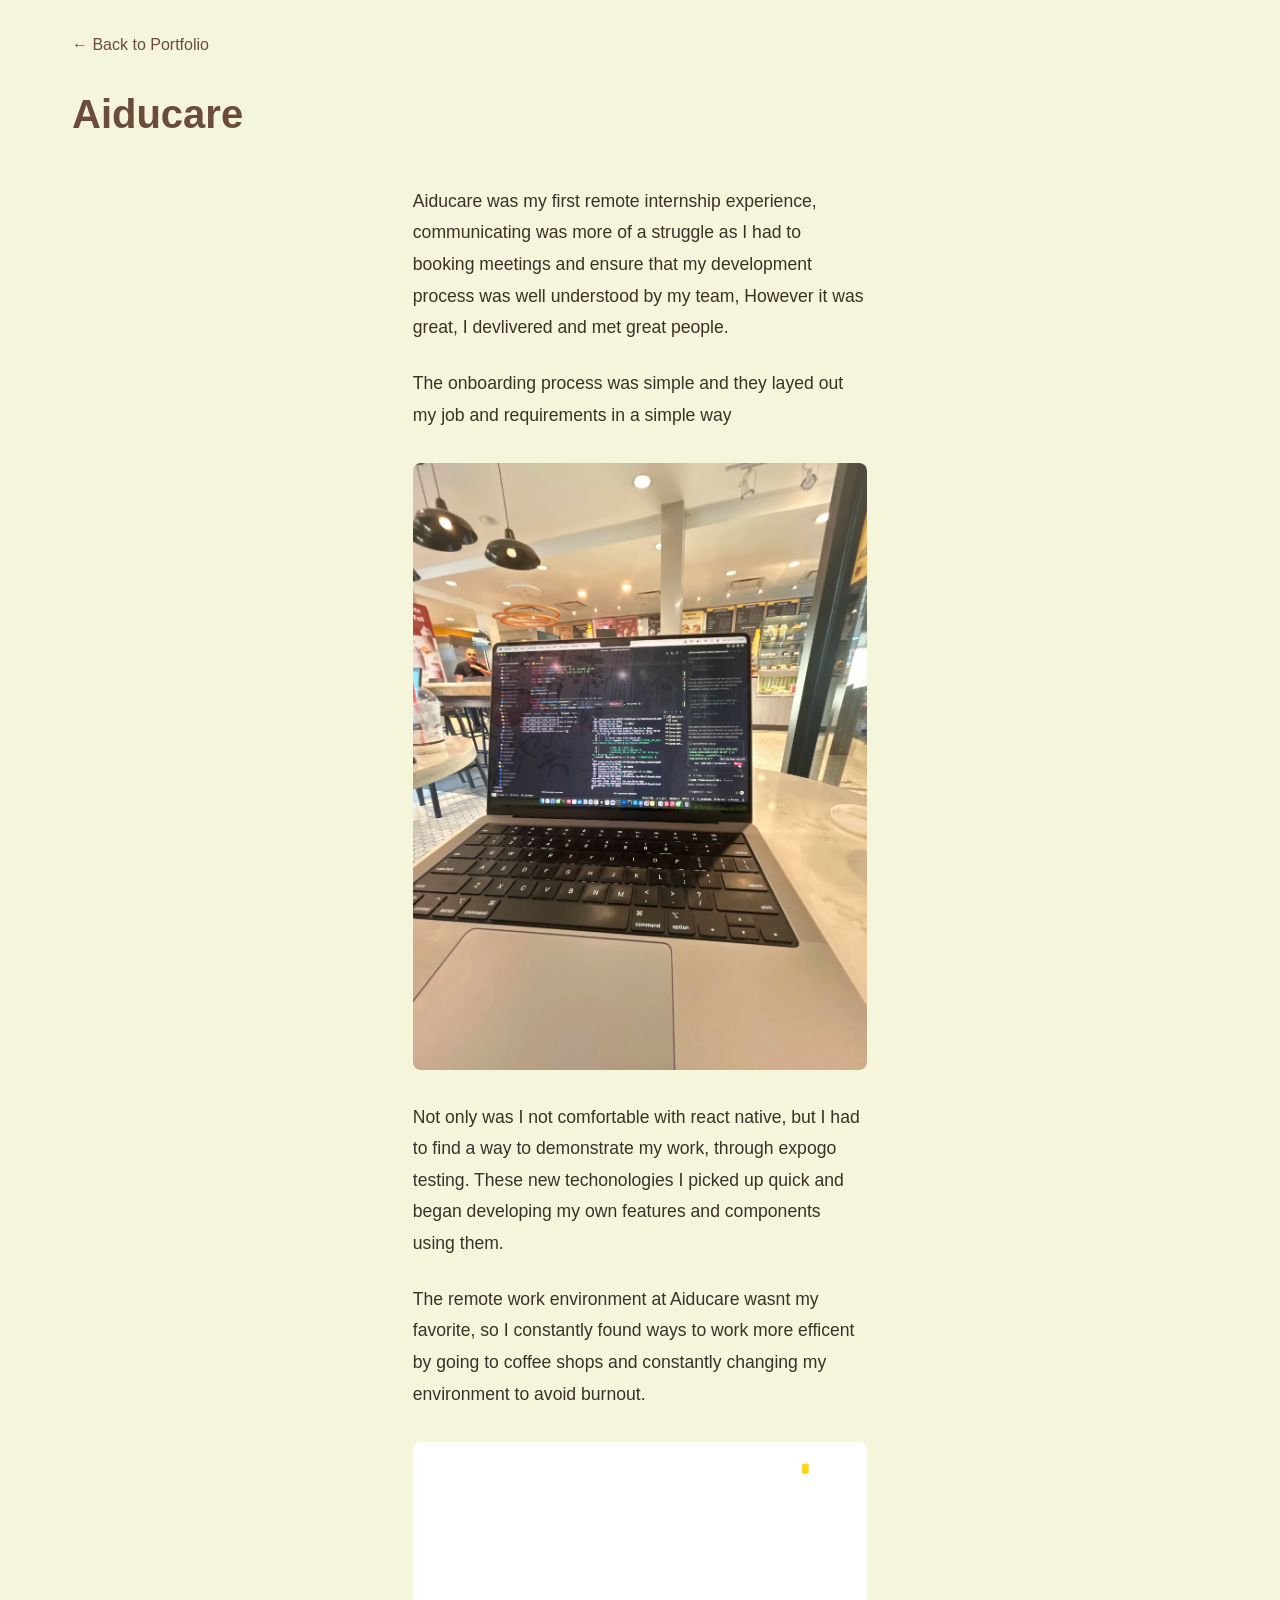
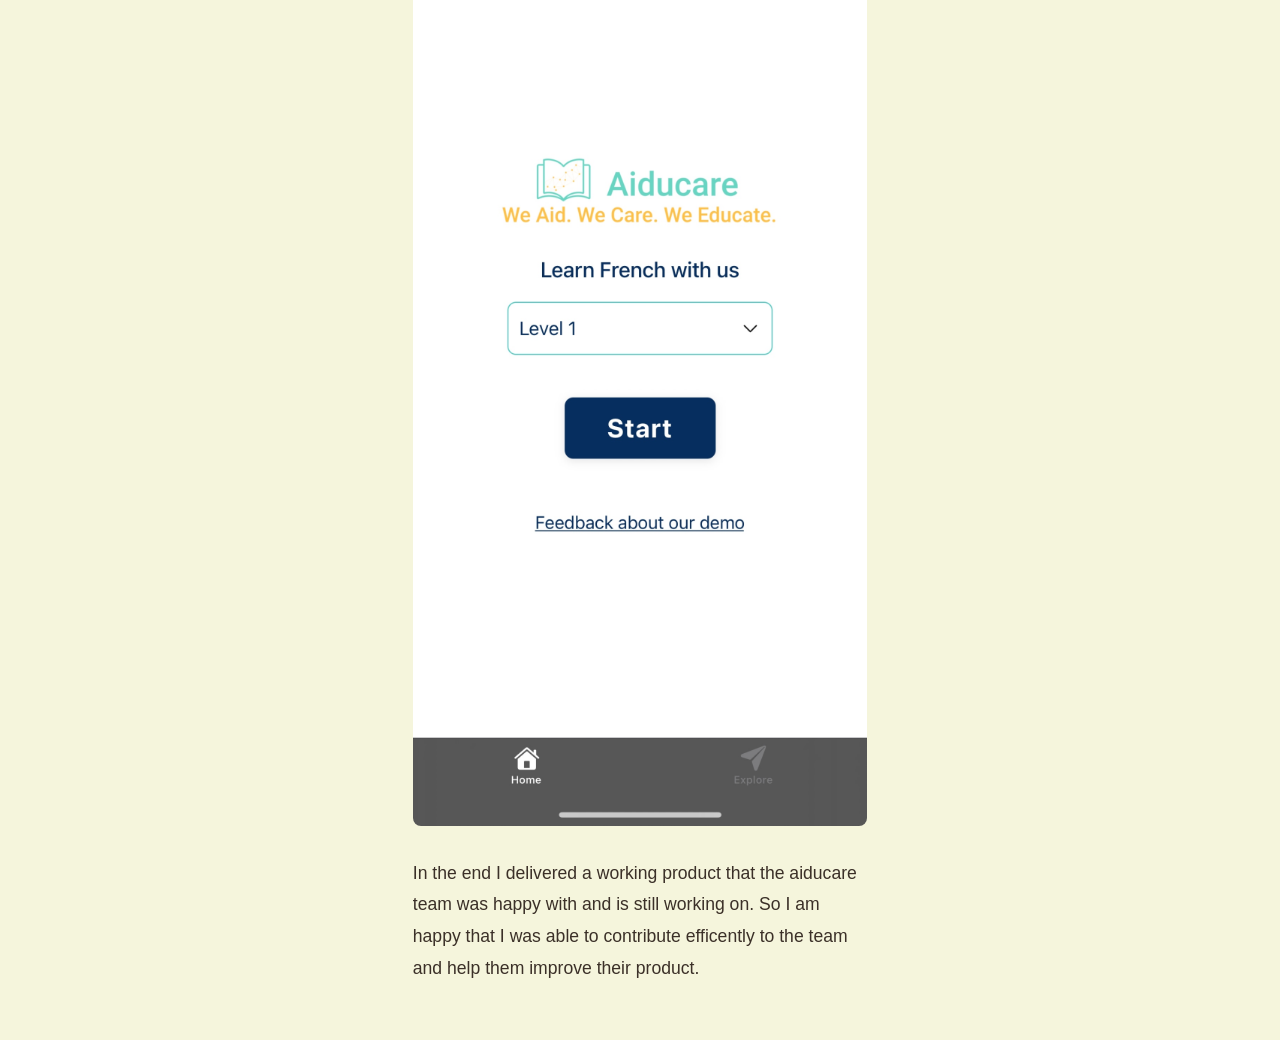
==== aiducare-blog.html @ 264d5031 "blog" ====
<!DOCTYPE html>
<html lang="en">
<head>
    <meta charset="UTF-8">
    <meta name="viewport" content="width=device-width, initial-scale=1.0">
    <title>Aiducare - Youseph's Portfolio</title>
    <style>
        :root {
            --bg-color: #f5f5dc;
            --accent-color: #6b4c3b;
            --text-color: #3b3028;
        }
        
        * {
            margin: 0;
            padding: 0;
            box-sizing: border-box;
        }
        
        body {
            font-family: 'Segoe UI', Tahoma, Geneva, Verdana, sans-serif;
            background-color: var(--bg-color);
            color: var(--text-color);
            line-height: 1.6;
        }
        
        .container {
            max-width: 1200px;
            margin: 0 auto;
            padding: 2rem;
            position: relative;
        }
        
        .back-link {
            display: inline-block;
            margin-bottom: 2rem;
            color: var(--accent-color);
            text-decoration: none;
            font-weight: 500;
            transition: color 0.3s ease;
        }
        
        .back-link:hover {
            color: #5a4030;
        }
        
        h1 {
            color: var(--accent-color);
            font-size: 2.5rem;
            margin-bottom: 3rem;
            line-height: 1.2;
        }
        
        .content {
            font-size: 1.1rem;
            line-height: 1.8;
        }
        
        .video-container {
            display: flex;
            justify-content: center;
            margin: 2rem 0;
        }
        
        video {
            border-radius: 8px;
            max-width: 100%;
            height: auto;
            filter: brightness(0.7);
            animation-duration: 2s;
        }
        
        video::-webkit-media-controls {
            display: none !important;
        }
        
        video::-webkit-media-controls-panel {
            display: none !important;
        }
        
        .content p {
            margin-bottom: 1.5rem;
            width: 40%;
            margin-left: auto;
            margin-right: auto;
            text-align: left;
        }
        
        .content img {
            max-width: 100%;
            height: auto;
            border-radius: 8px;
        }
        
        @media (max-width: 768px) {
            .container {
                padding: 1rem;
            }
            
            h1 {
                font-size: 2rem;
            }
        }
    </style>
</head>
<body>
    <div class="container">
        <a href="index.html" class="back-link">← Back to Portfolio</a>
        
        <h1>Aiducare</h1>
        
        <div class="content">
            <p>Aiducare was my first remote internship experience, communicating was more of a struggle as I had to booking meetings and ensure that my development process was well understood by my team, However it was great, I devlivered and met great people.</p>
            
            
            <p>The onboarding process was simple and they layed out my job and requirements in a simple way</p>
            
            <div class="video-container">
                <img src="aiducare1.webp" width="40%" style="border-radius: 8px;">
            </div>
            
            <p>Not only was I not comfortable with react native, but I had to find a way to demonstrate my work, through expogo testing. These new techonologies I picked up quick and began developing my own features and components using them.</p>
            
            <p>The remote work environment at Aiducare wasnt my favorite, so I constantly found ways to work more efficent by going to coffee shops and constantly changing my environment to avoid burnout.</p>
            
            <div class="video-container">
                <img src="aiducare01.webp" width="40%" style="border-radius: 8px;">
            </div>
 
            <p>In the end I delivered a working product that the aiducare team was happy with and is still working on. So I am happy that I was able to contribute efficently to the team and help them improve their product.</p>
        </div>
    </div>
    
    
</body>
</html>
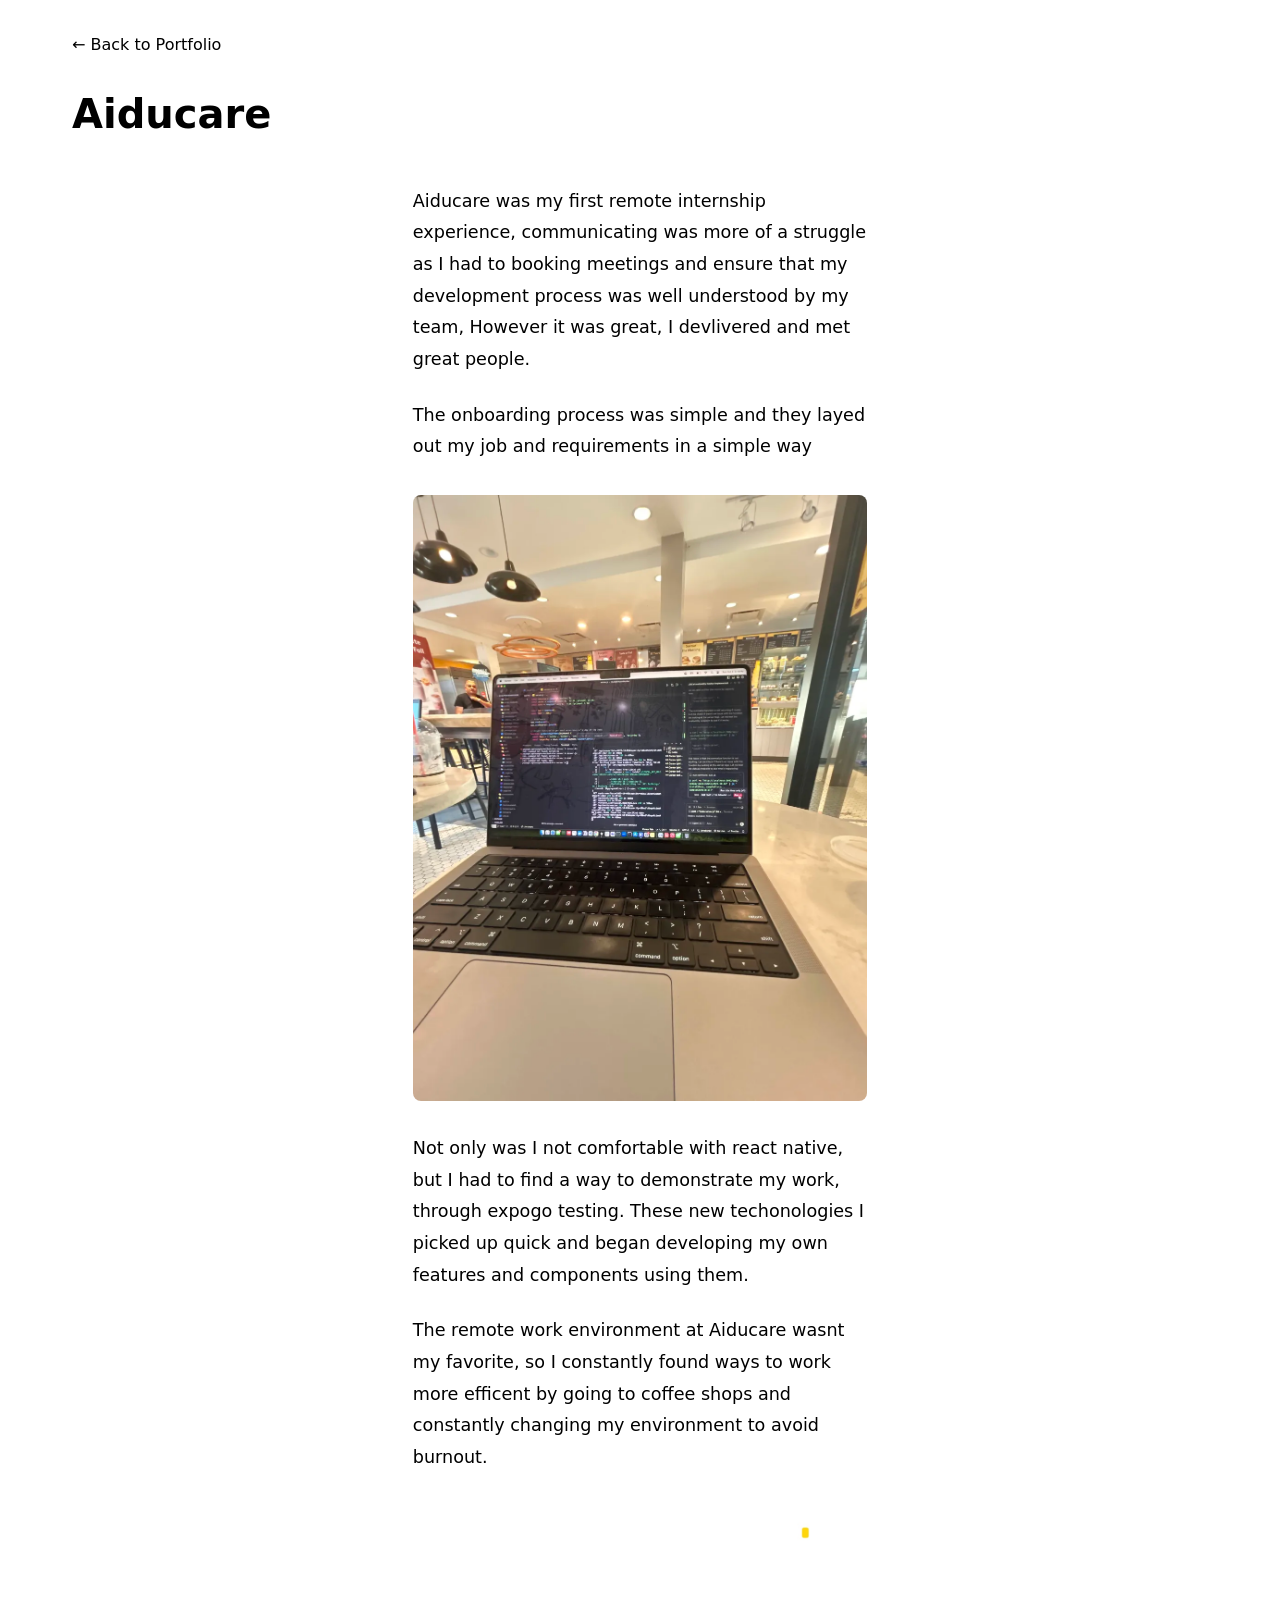
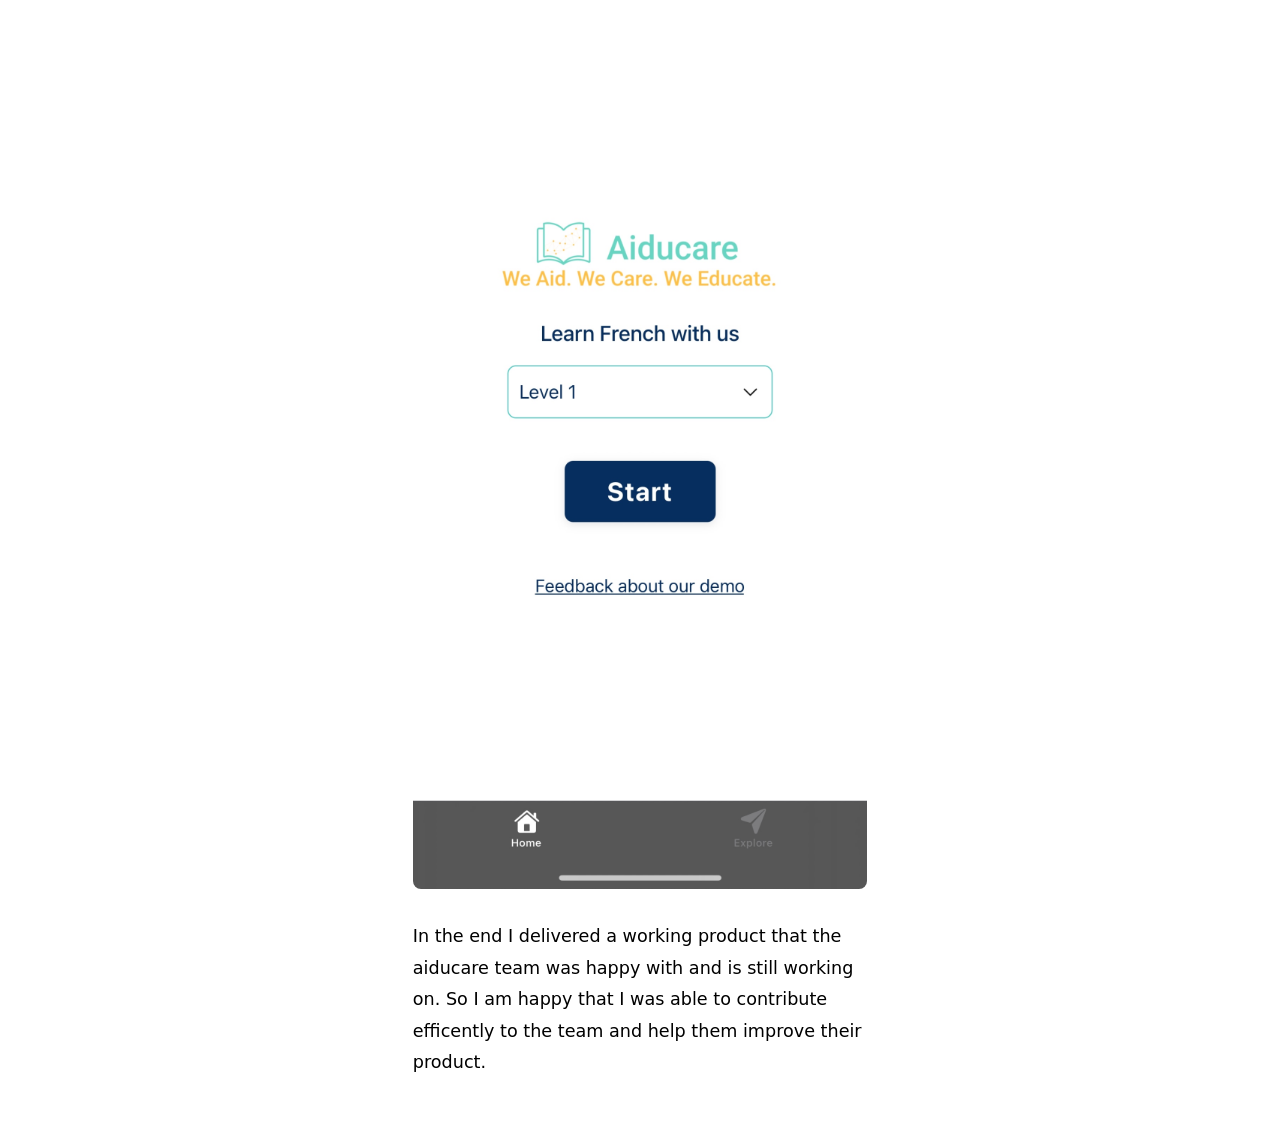
==== commit b752b988: "color theme changed" ====
--- a/aiducare-blog.html
+++ b/aiducare-blog.html
@@ -6,9 +6,9 @@
     <title>Aiducare - Youseph's Portfolio</title>
     <style>
         :root {
-            --bg-color: #f5f5dc;
-            --accent-color: #6b4c3b;
-            --text-color: #3b3028;
+            --bg-color: #ffffff;
+            --accent-color: #000000;
+            --text-color: #000000;
         }
         
         * {
@@ -18,7 +18,7 @@
         }
         
         body {
-            font-family: 'Segoe UI', Tahoma, Geneva, Verdana, sans-serif;
+            font-family: -apple-system, BlinkMacSystemFont, 'SF Pro Display', 'SF Pro Text', 'SF Pro', system-ui, sans-serif;
             background-color: var(--bg-color);
             color: var(--text-color);
             line-height: 1.6;
@@ -41,7 +41,7 @@
         }
         
         .back-link:hover {
-            color: #5a4030;
+            color: #333333;
         }
         
         h1 {
@@ -100,6 +100,15 @@
             h1 {
                 font-size: 2rem;
             }
+            .content p {
+                width: 100%;
+                padding: 0 1rem;
+            }
+            .video-container img,
+            .video-container video {
+                width: 100% !important;
+                max-width: 100%;
+            }
         }
     </style>
 </head>
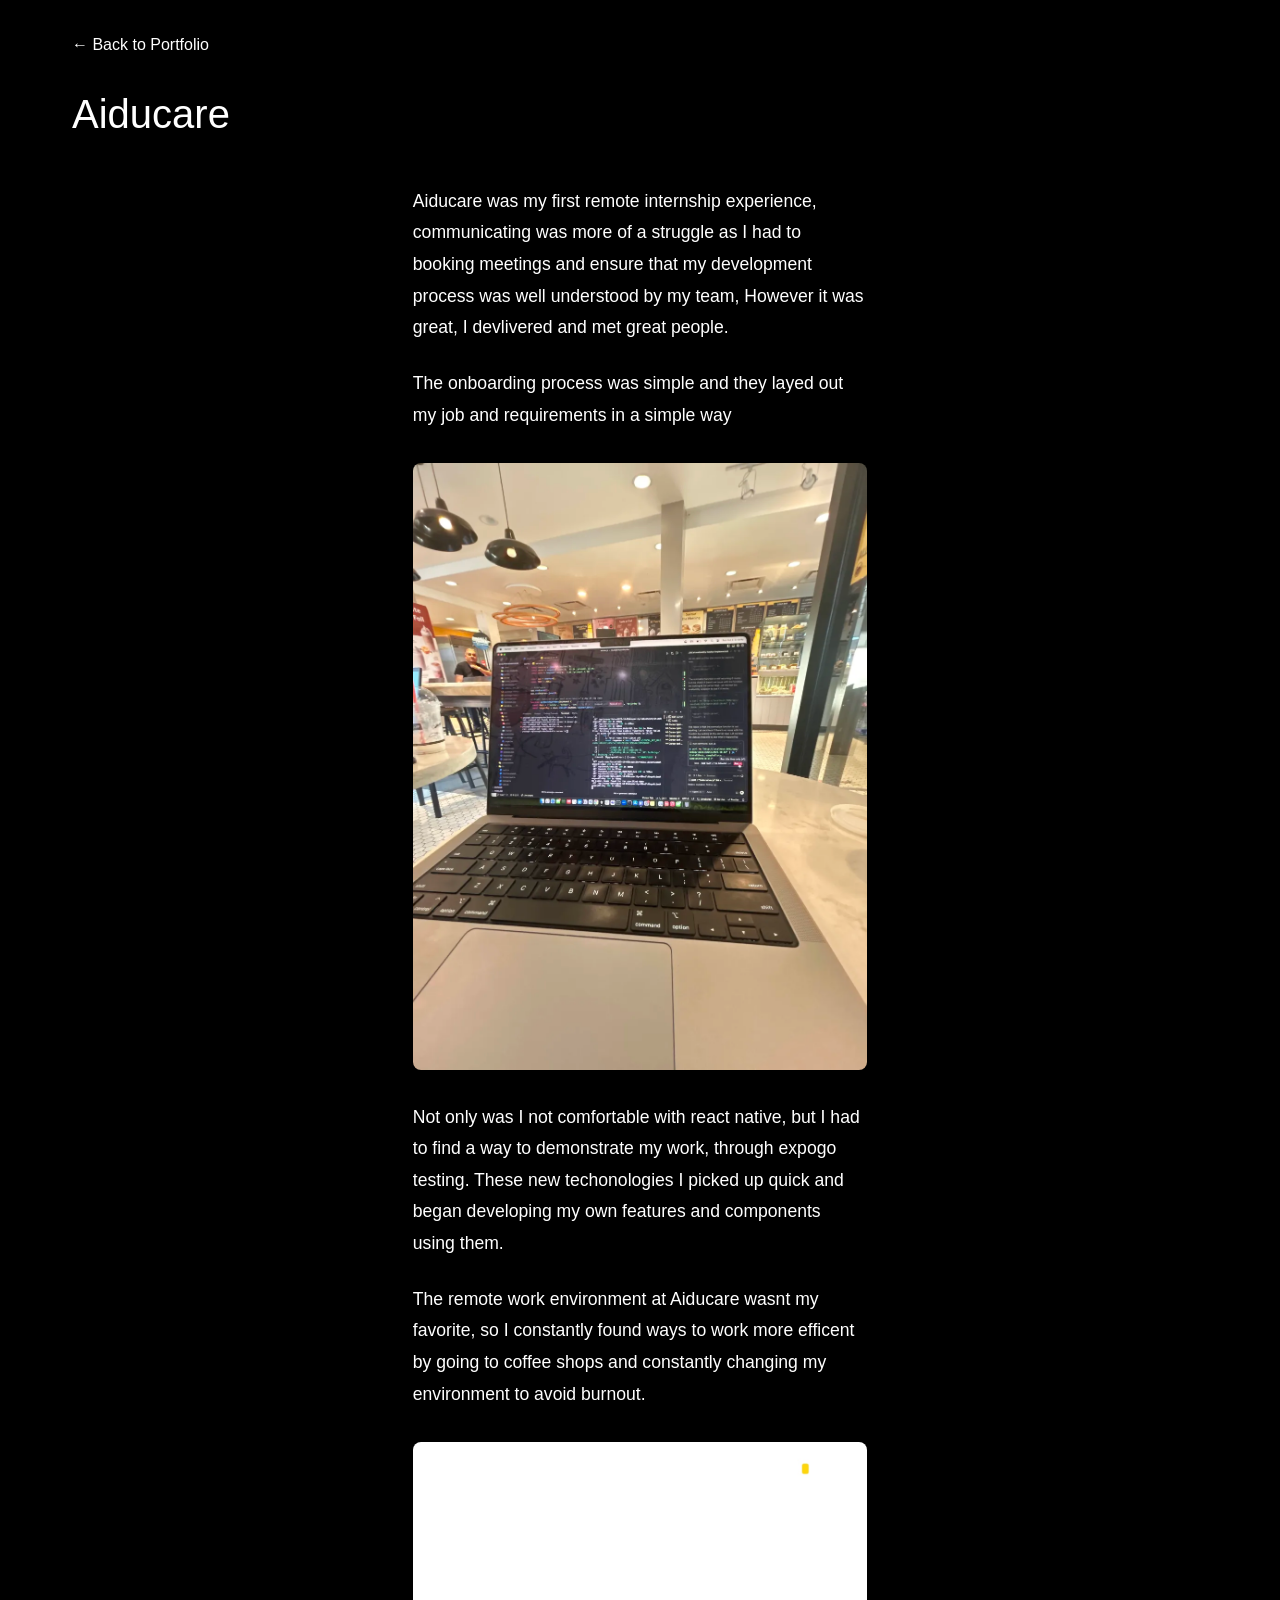
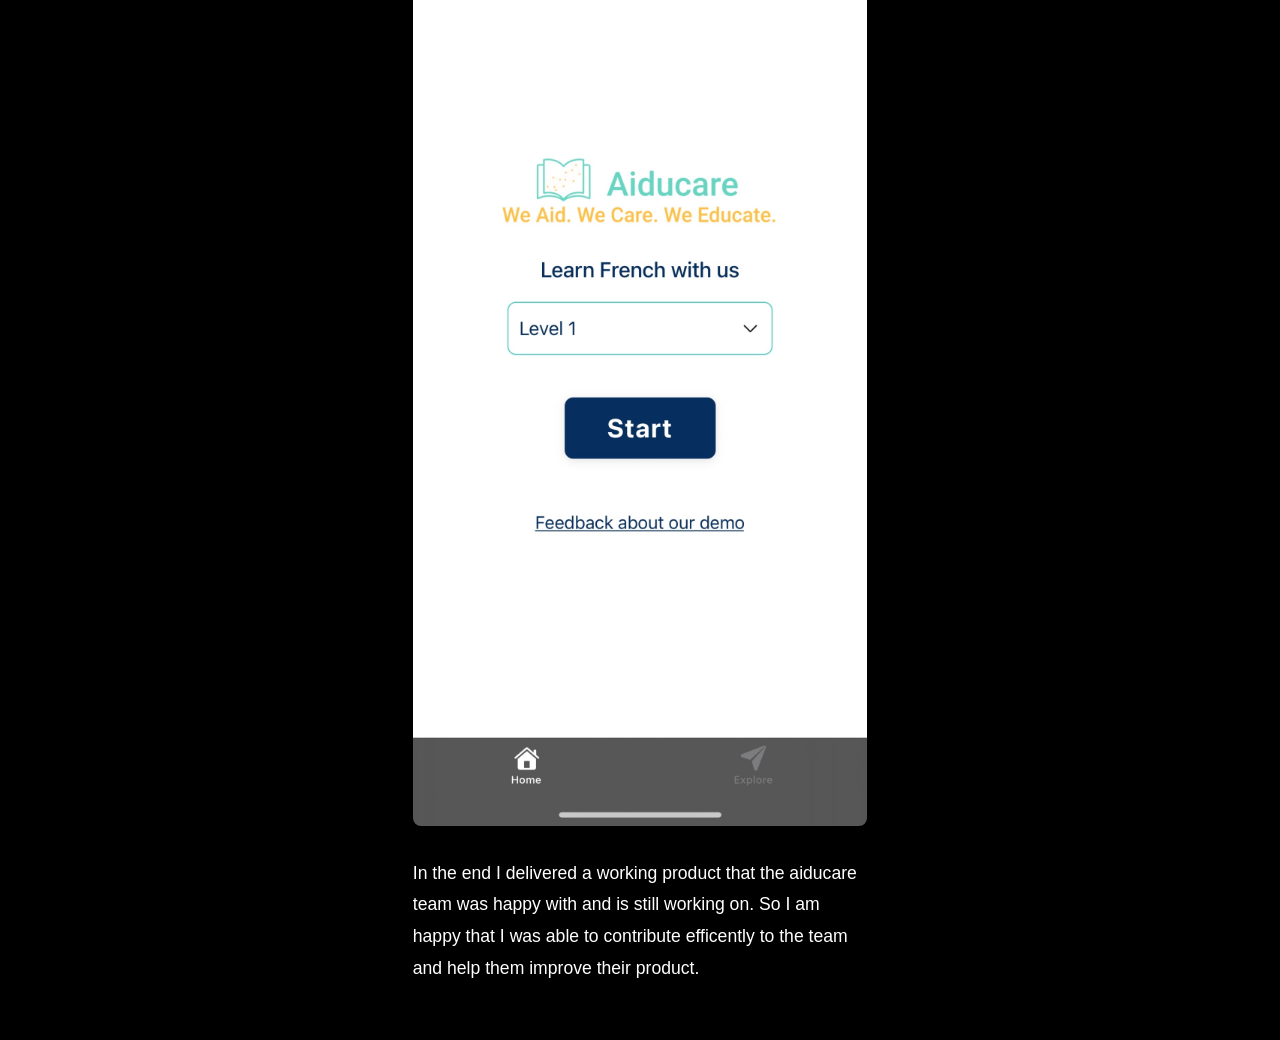
==== commit fbaf84e6: "changed theme" ====
--- a/aiducare-blog.html
+++ b/aiducare-blog.html
@@ -6,9 +6,9 @@
     <title>Aiducare - Youseph's Portfolio</title>
     <style>
         :root {
-            --bg-color: #ffffff;
-            --accent-color: #000000;
-            --text-color: #000000;
+            --bg-color: #000000;
+            --accent-color: #ffffff;
+            --text-color: #ffffff;
         }
         
         * {
@@ -18,7 +18,8 @@
         }
         
         body {
-            font-family: -apple-system, BlinkMacSystemFont, 'SF Pro Display', 'SF Pro Text', 'SF Pro', system-ui, sans-serif;
+            font-family: 'Helvetica Neue', Helvetica, Arial, sans-serif;
+            font-weight: 300;
             background-color: var(--bg-color);
             color: var(--text-color);
             line-height: 1.6;
@@ -36,12 +37,12 @@
             margin-bottom: 2rem;
             color: var(--accent-color);
             text-decoration: none;
-            font-weight: 500;
+            font-weight: 300;
             transition: color 0.3s ease;
         }
         
         .back-link:hover {
-            color: #333333;
+            color: #cccccc;
         }
         
         h1 {
@@ -49,6 +50,7 @@
             font-size: 2.5rem;
             margin-bottom: 3rem;
             line-height: 1.2;
+            font-weight: 300;
         }
         
         .content {
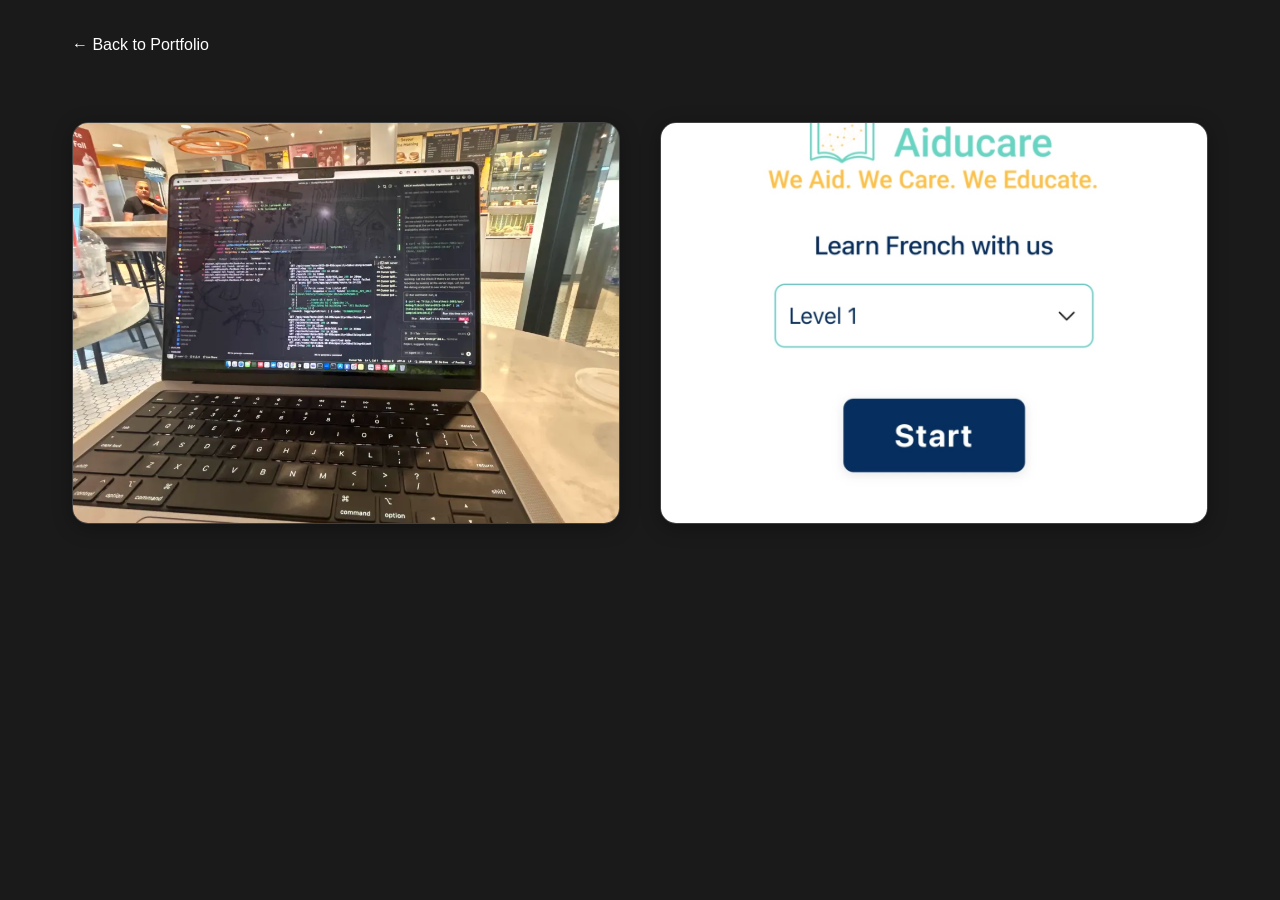
==== commit 461aff12: "Removed blogs now just images and gallery" ====
--- a/aiducare-blog.html
+++ b/aiducare-blog.html
@@ -3,10 +3,10 @@
 <head>
     <meta charset="UTF-8">
     <meta name="viewport" content="width=device-width, initial-scale=1.0">
-    <title>Aiducare - Youseph's Portfolio</title>
+    <title>Aiducare Gallery - Youseph's Portfolio</title>
     <style>
         :root {
-            --bg-color: #000000;
+            --bg-color: #1a1a1a;
             --accent-color: #ffffff;
             --text-color: #ffffff;
         }
@@ -29,7 +29,6 @@
             max-width: 1200px;
             margin: 0 auto;
             padding: 2rem;
-            position: relative;
         }
         
         .back-link {
@@ -45,53 +44,48 @@
             color: #cccccc;
         }
         
-        h1 {
-            color: var(--accent-color);
-            font-size: 2.5rem;
-            margin-bottom: 3rem;
-            line-height: 1.2;
-            font-weight: 300;
+        .gallery-grid {
+            display: grid;
+            grid-template-columns: repeat(auto-fit, minmax(400px, 1fr));
+            gap: 2.5rem;
+            margin-top: 2rem;
         }
         
-        .content {
-            font-size: 1.1rem;
-            line-height: 1.8;
+        .gallery-item {
+            background: #2a2a2a;
+            border-radius: 16px;
+            overflow: hidden;
+            box-shadow: 0 4px 20px rgba(0,0,0,0.3);
+            transition: transform 0.3s ease, box-shadow 0.3s ease;
+            border: 1px solid #404040;
+            cursor: pointer;
         }
         
-        .video-container {
-            display: flex;
-            justify-content: center;
-            margin: 2rem 0;
+        .gallery-item:hover {
+            transform: translateY(-8px);
+            box-shadow: 0 12px 40px rgba(0,0,0,0.6);
         }
         
-        video {
-            border-radius: 8px;
-            max-width: 100%;
-            height: auto;
-            filter: brightness(0.7);
-            animation-duration: 2s;
+        .gallery-item img,
+        .gallery-item video {
+            width: 100%;
+            height: 400px;
+            object-fit: cover;
+            display: block;
         }
         
-        video::-webkit-media-controls {
-            display: none !important;
+        .gallery-item video {
+            filter: brightness(0.7);
         }
         
-        video::-webkit-media-controls-panel {
-            display: none !important;
-        }
-        
-        .content p {
-            margin-bottom: 1.5rem;
-            width: 40%;
-            margin-left: auto;
-            margin-right: auto;
-            text-align: left;
-        }
-        
-        .content img {
-            max-width: 100%;
-            height: auto;
-            border-radius: 8px;
+        .placeholder {
+            background: linear-gradient(135deg, #2a2a2a, #1a1a1a);
+            display: flex;
+            align-items: center;
+            justify-content: center;
+            color: #666;
+            font-size: 1.1rem;
+            height: 250px;
         }
         
         @media (max-width: 768px) {
@@ -99,17 +93,14 @@
                 padding: 1rem;
             }
             
-            h1 {
-                font-size: 2rem;
+            .gallery-grid {
+                grid-template-columns: 1fr;
+                gap: 1.5rem;
             }
-            .content p {
-                width: 100%;
-                padding: 0 1rem;
-            }
-            .video-container img,
-            .video-container video {
-                width: 100% !important;
-                max-width: 100%;
+            
+            .gallery-item img,
+            .gallery-item video {
+                height: 300px;
             }
         }
     </style>
@@ -118,30 +109,15 @@
     <div class="container">
         <a href="index.html" class="back-link">← Back to Portfolio</a>
         
-        <h1>Aiducare</h1>
-        
-        <div class="content">
-            <p>Aiducare was my first remote internship experience, communicating was more of a struggle as I had to booking meetings and ensure that my development process was well understood by my team, However it was great, I devlivered and met great people.</p>
-            
-            
-            <p>The onboarding process was simple and they layed out my job and requirements in a simple way</p>
-            
-            <div class="video-container">
-                <img src="aiducare1.webp" width="40%" style="border-radius: 8px;">
+        <div class="gallery-grid">
+            <div class="gallery-item">
+                <img src="aiducare1.webp" alt="Aiducare" />
             </div>
             
-            <p>Not only was I not comfortable with react native, but I had to find a way to demonstrate my work, through expogo testing. These new techonologies I picked up quick and began developing my own features and components using them.</p>
-            
-            <p>The remote work environment at Aiducare wasnt my favorite, so I constantly found ways to work more efficent by going to coffee shops and constantly changing my environment to avoid burnout.</p>
-            
-            <div class="video-container">
-                <img src="aiducare01.webp" width="40%" style="border-radius: 8px;">
+            <div class="gallery-item">
+                <img src="aiducare01.webp" alt="Aiducare" />
             </div>
- 
-            <p>In the end I delivered a working product that the aiducare team was happy with and is still working on. So I am happy that I was able to contribute efficently to the team and help them improve their product.</p>
         </div>
     </div>
-    
-    
 </body>
-</html>+</html>
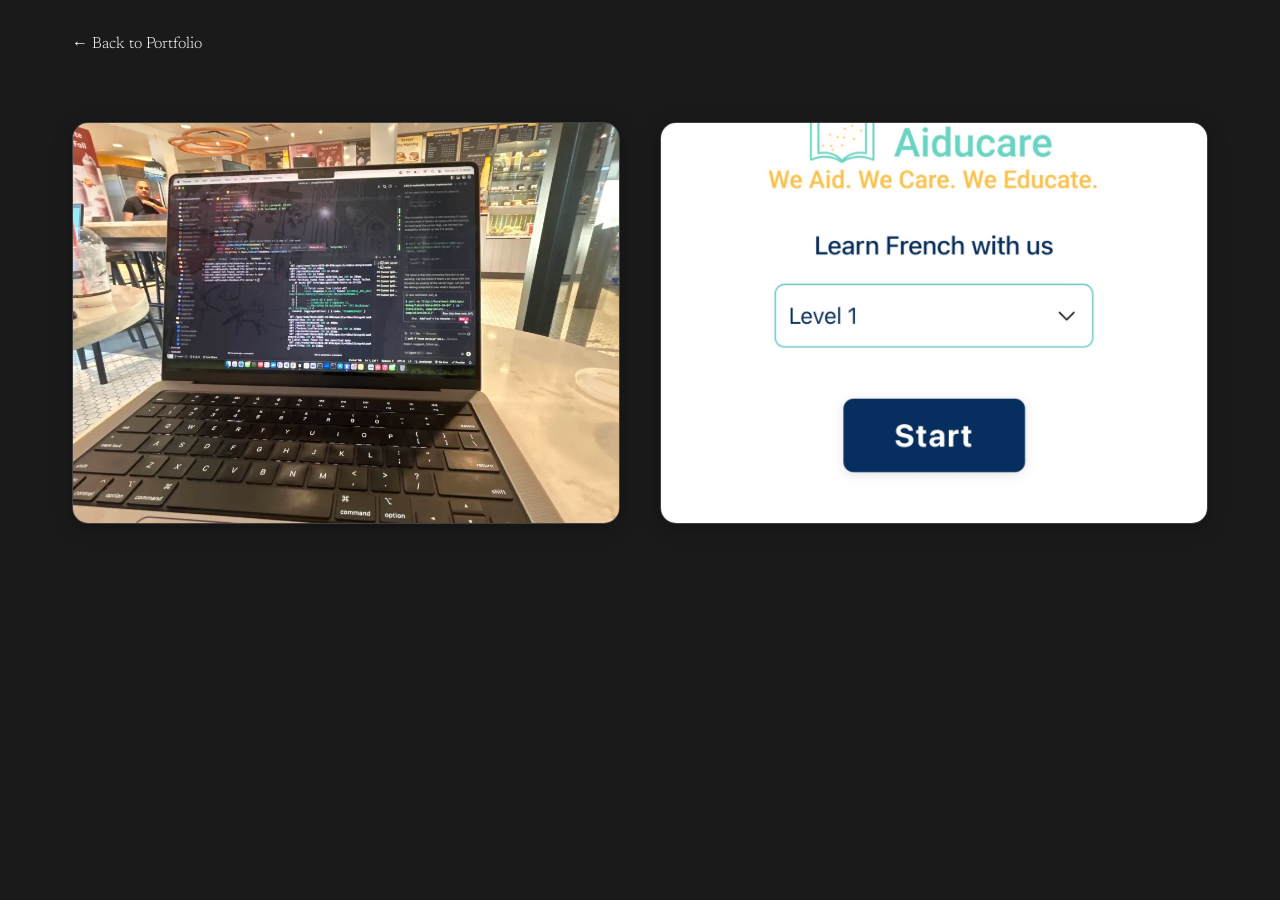
==== commit 3ae38751: "Refresh portfolio background, typography, and compact layout" ====
--- a/aiducare-blog.html
+++ b/aiducare-blog.html
@@ -104,6 +104,7 @@
             }
         }
     </style>
+  <link rel="stylesheet" href="typography.css" />
 </head>
 <body>
     <div class="container">
--- a/typography.css
+++ b/typography.css
@@ -0,0 +1,125 @@
+@font-face {
+  font-family: "Newsreader";
+  src: url("newsreader.ttf") format("truetype");
+  font-weight: 200 800;
+  font-style: normal;
+  font-display: swap;
+}
+
+/* One serif family throughout, with optical sizing for headings and small text. */
+html, body, body *, .one-page, .one-page *, .site-header, .site-header *,
+.one-page .acc-header, .one-page h2.acc-header,
+.one-page .experience h3.acc-header {
+  font-family: "Newsreader", Georgia, "Times New Roman", serif !important;
+  font-optical-sizing: auto;
+}
+
+.read-more-cue, .read-more-cue * {
+  font-family: "Caveat", cursive !important;
+}
+
+.site-header .site-brand {
+  font-size: 1.65rem !important;
+  font-weight: 400 !important;
+  letter-spacing: -0.035em !important;
+  line-height: 1.1;
+}
+.site-header .site-tagline {
+  font-size: 0.9rem !important;
+}
+.one-page .acc-header {
+  font-size: 14px !important;
+  letter-spacing: 0.12em !important;
+}
+.one-page .experience li, .one-page .education li {
+  font-size: 13px !important;
+  line-height: 1.4 !important;
+}
+.one-page .experience li strong, .one-page .education li strong,
+.one-page #projects .project-content h3,
+.one-page #hackathons .hackathon-title {
+  font-size: 14px !important;
+}
+.one-page .experience li .date, .one-page .education li .date {
+  font-size: 11px !important;
+}
+.one-page #projects .btn, .one-page #hackathons .btn,
+.one-page .proj-viewmore {
+  font-size: 10px !important;
+}
+
+@media (max-width: 700px) {
+  .site-header .site-brand { font-size: 1.5rem !important; }
+}
+
+/* Expanded lists appear above the page while their original space is reserved. */
+html:has(.portfolio-screen), body:has(.portfolio-screen) {
+  height: 100dvh !important;
+  overflow: hidden !important;
+  scroll-snap-type: none;
+}
+.portfolio-screen {
+  display: flow-root;
+  width: min(620px, 100%);
+  margin: 0 auto;
+  transform: translateY(var(--portfolio-offset, 0px)) scale(var(--portfolio-scale, 1));
+  transform-origin: top center;
+}
+.portfolio-screen .site-header { padding: 22px 20px 0 !important; }
+.portfolio-screen .icon-buttons {
+  position: static !important;
+  transform: none !important;
+  margin: 8px auto 0 !important;
+  padding: 0 20px !important;
+  width: 100% !important;
+  justify-content: flex-start !important;
+}
+.portfolio-screen .one-page { padding: 14px 20px 20px !important; }
+.portfolio-screen .one-page > section {
+  margin-bottom: 16px !important;
+  content-visibility: visible !important;
+  contain-intrinsic-size: none !important;
+}
+.portfolio-screen .one-page > section:last-child { margin-bottom: 0 !important; }
+.portfolio-screen .one-page .acc-header {
+  font-size: 14px !important;
+  margin-bottom: 8px !important;
+  padding-bottom: 6px !important;
+}
+.portfolio-screen .one-page .acc-panel {
+  display: flow-root !important;
+}
+.portfolio-screen .one-page :is(#projects, #hackathons, #page-work, #page-education).show-all .acc-panel:popover-open {
+  position: fixed !important;
+  inset: auto !important;
+  left: var(--expanded-left) !important;
+  top: var(--expanded-top) !important;
+  width: var(--expanded-width) !important;
+  height: auto !important;
+  max-height: var(--expanded-max-height) !important;
+  margin: 0 !important;
+  padding: 16px !important;
+  background: rgba(250, 248, 244, 0.98);
+  color: #111;
+  border: 1px solid rgba(70, 70, 90, 0.16);
+  border-radius: 10px;
+  box-shadow: 0 12px 40px rgba(35, 40, 65, 0.18);
+  overflow-y: auto !important;
+  overflow-x: hidden !important;
+  overscroll-behavior: contain;
+  scrollbar-width: thin;
+}
+.portfolio-screen .acc-panel:popover-open > .proj-viewmore {
+  position: sticky;
+  bottom: -16px;
+  width: 100%;
+  padding: 12px 0 !important;
+  background: #faf8f4;
+  text-align: left;
+}
+@media (max-width: 700px) {
+  body:has(.portfolio-screen) .webring {
+    top: auto !important;
+    bottom: 10px !important;
+  }
+}
